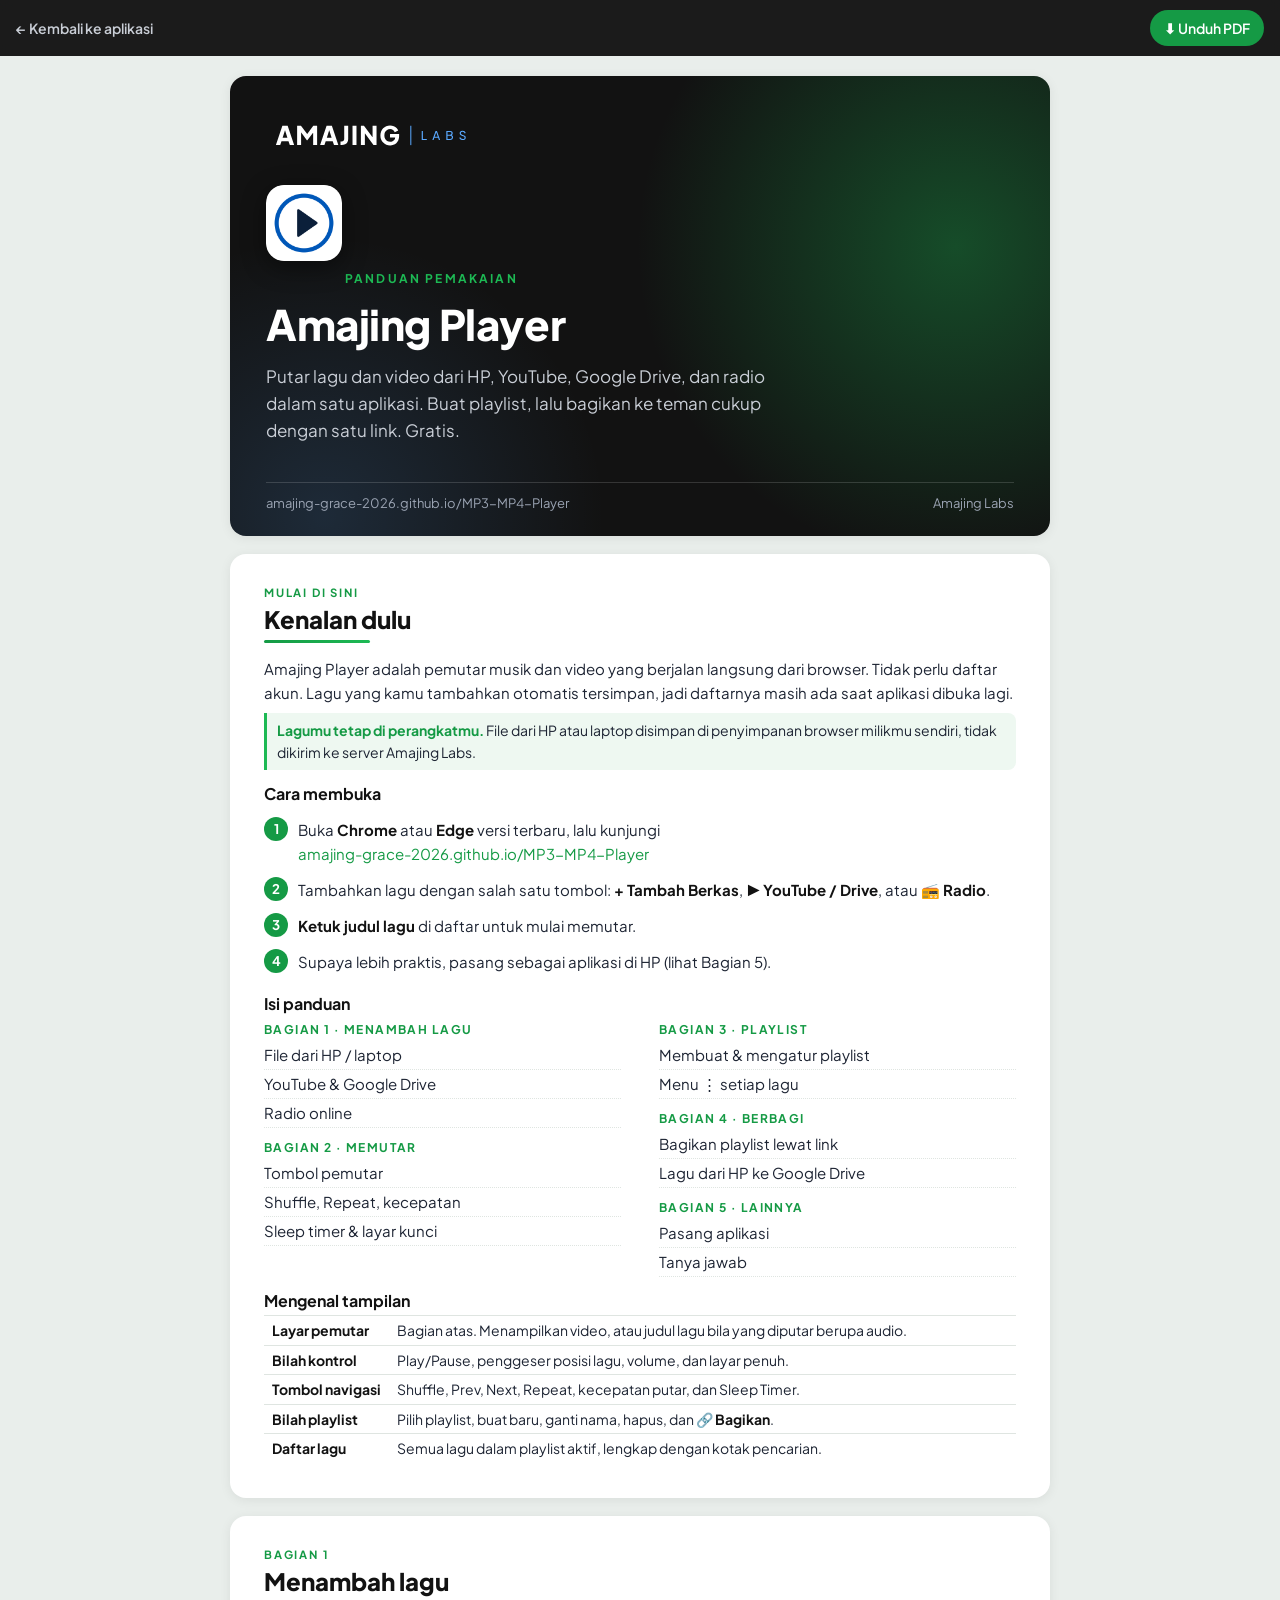
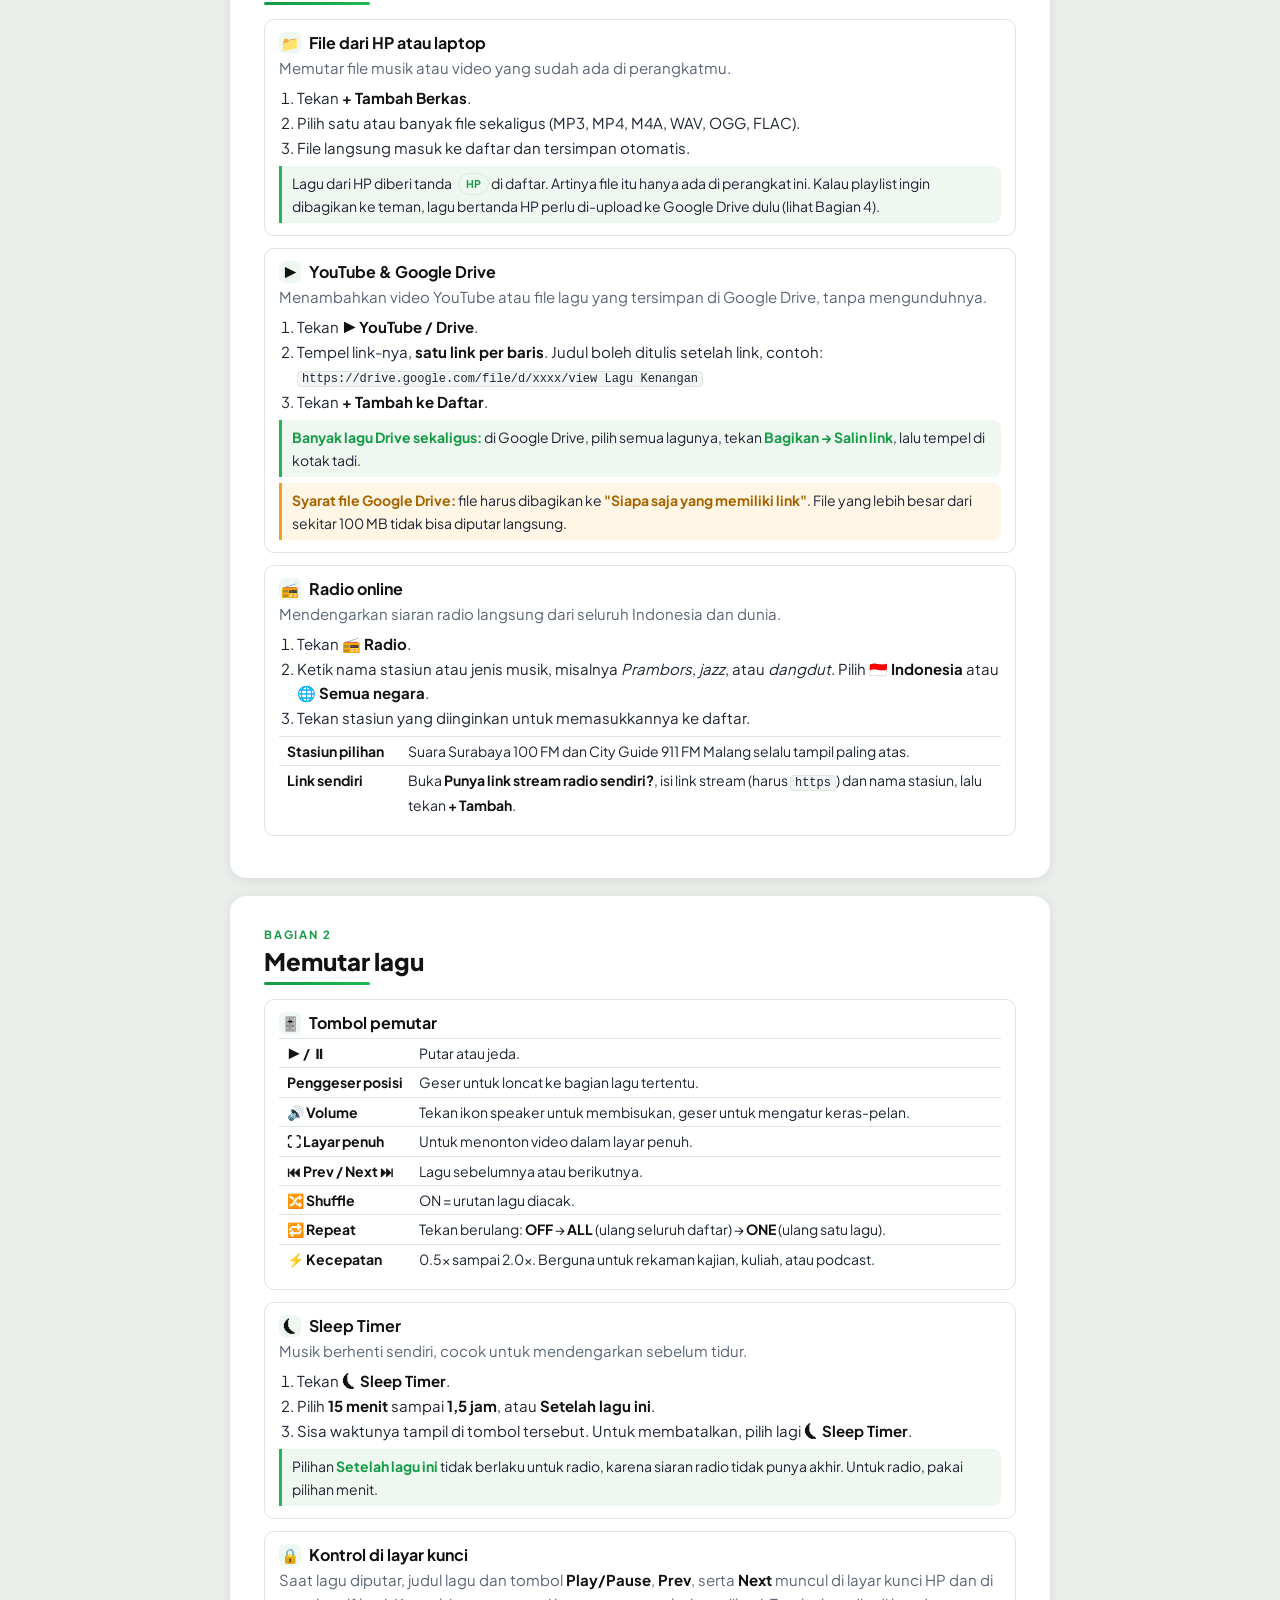
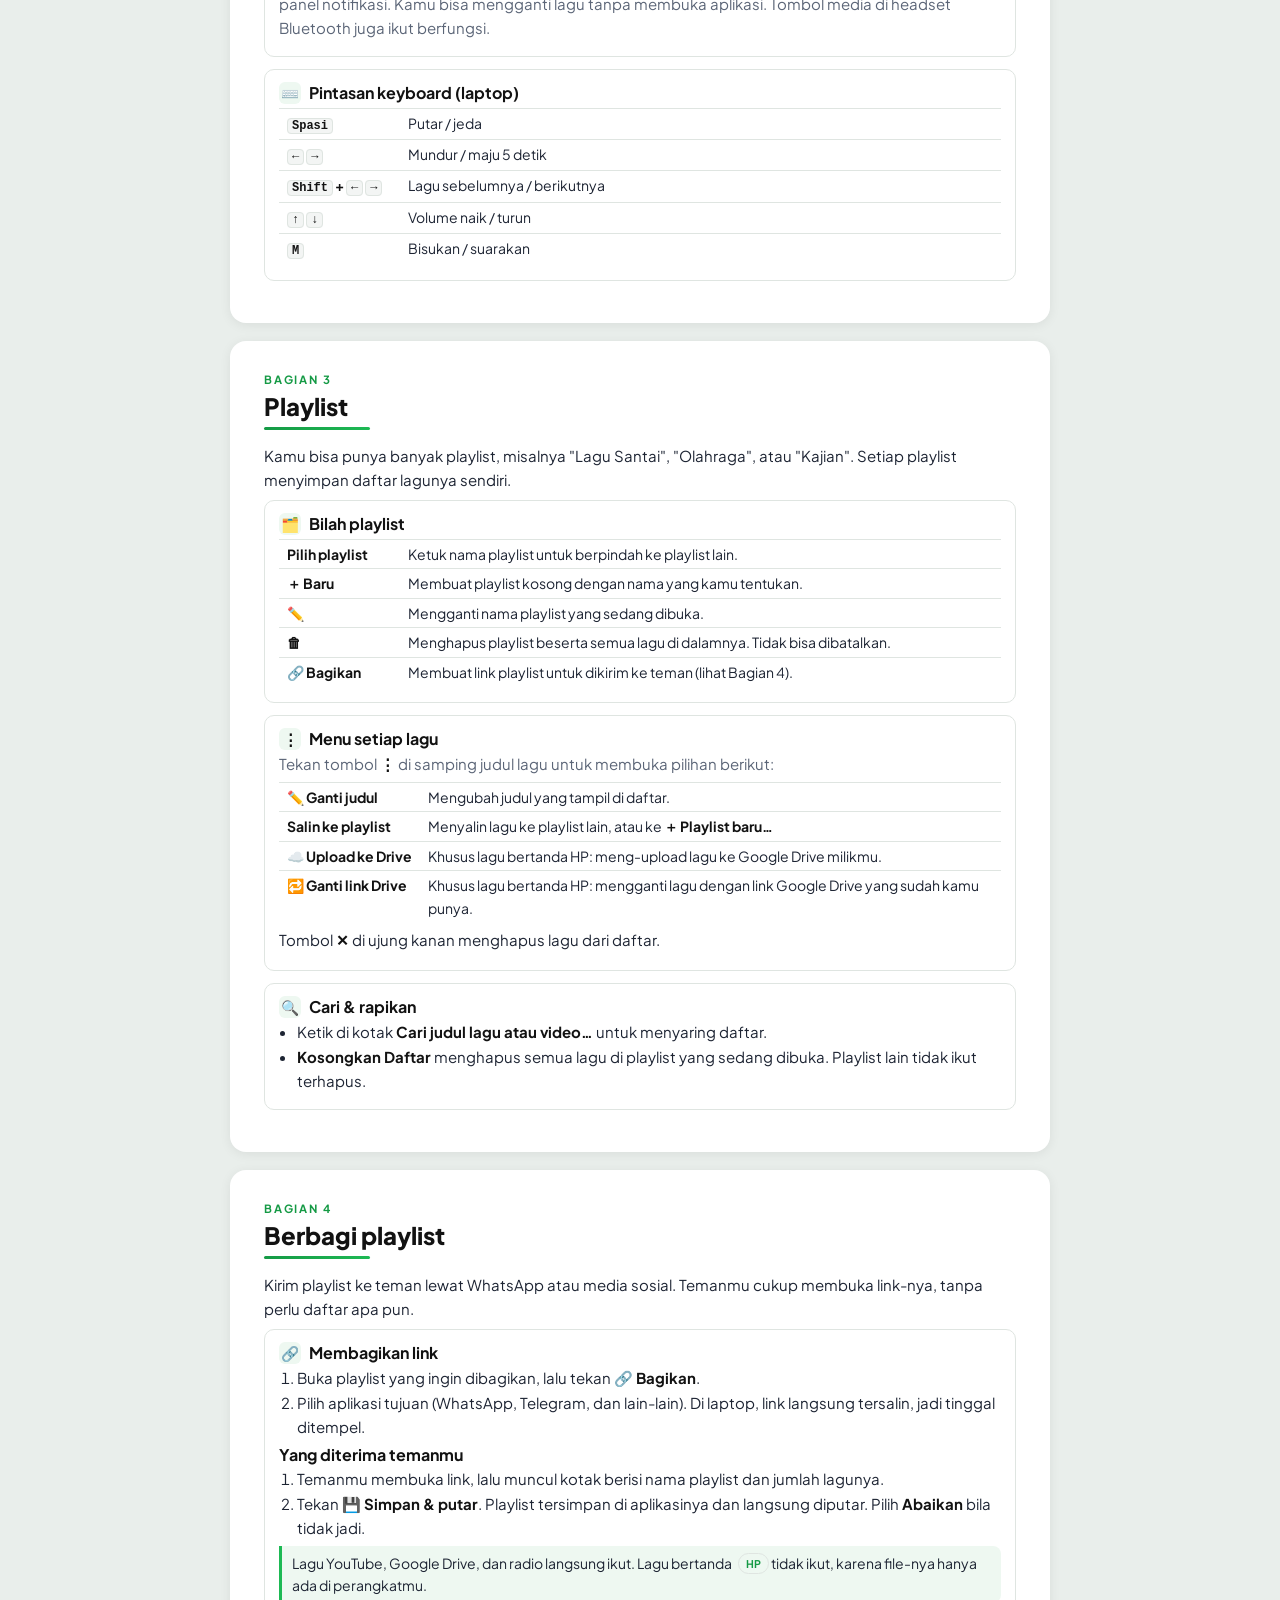
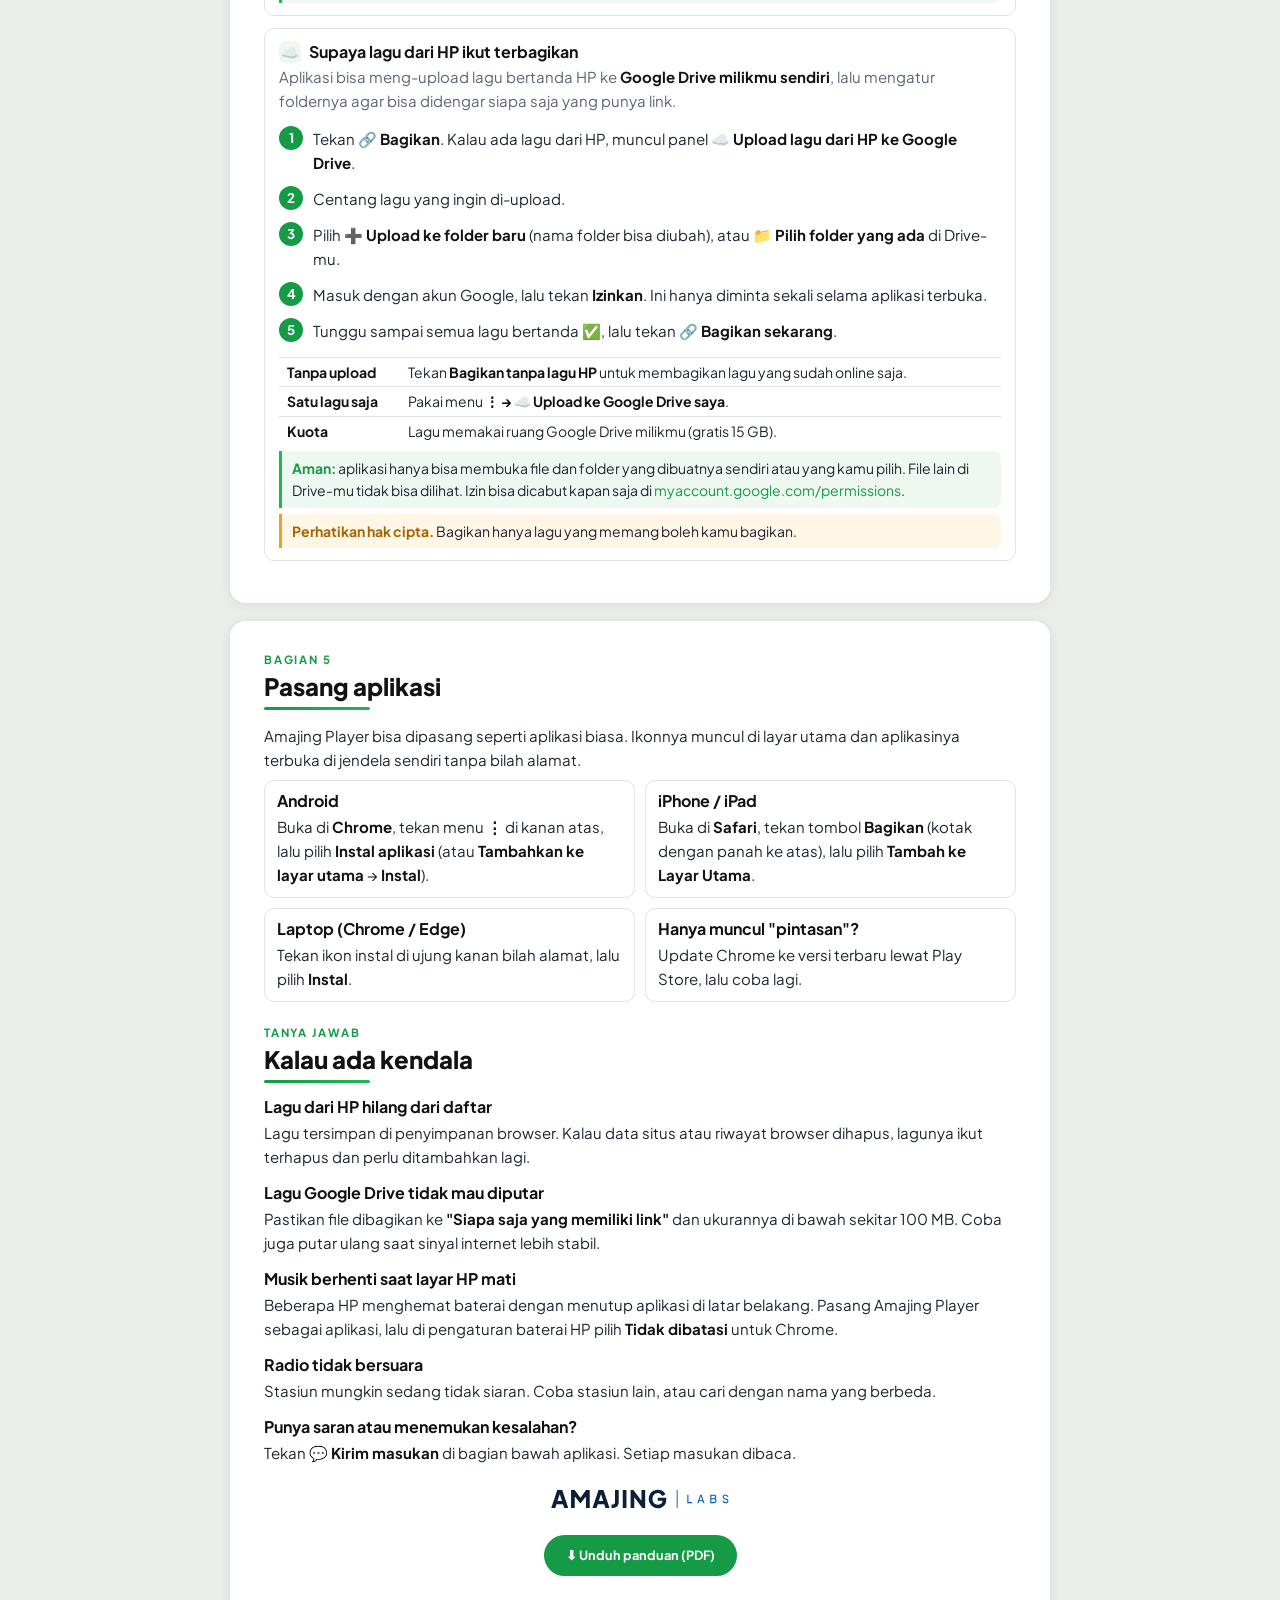
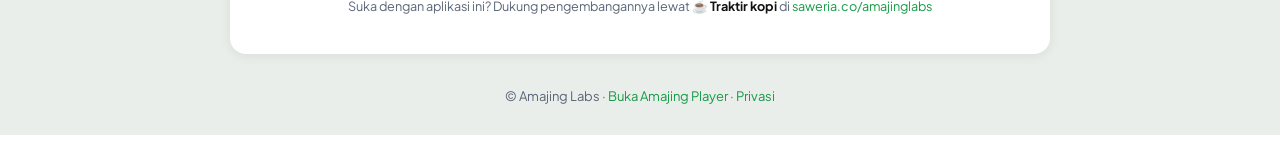
==== panduan/index.html @ 3c5039c7 "Tambah panduan pemakaian (online + PDF) dan link di footer Co-Authored-By: Claude Opus 5.5 <noreply@" ====
<!doctype html>
<html lang="id">
<head>
<meta charset="utf-8">
<meta name="viewport" content="width=device-width, initial-scale=1">
<meta name="description" content="Panduan pemakaian Amajing Player: memutar lagu, YouTube, Google Drive, radio, membuat dan membagikan playlist.">
<meta name="theme-color" content="#121212">
<link rel="icon" href="../brand/ikon.svg" type="image/svg+xml">
<link rel="apple-touch-icon" href="../brand/apple-touch-icon.png">
<title>Panduan Amajing Player</title>
<style>
@font-face{font-family:'Jakarta';src:url('PlusJakartaSans.ttf') format('truetype');font-weight:200 800}
@page{size:A4;margin:16mm 16mm 18mm}
@page cover{margin:0}
.coverpage{page:cover}
:root{--dark:#121212;--green:#1db954;--green2:#159a45;--ink:#1d2433;--mute:#5b6577;--line:#dfe5e1;--soft:#eef8f1}
*{box-sizing:border-box}
html,body{margin:0;background:#fff}
body{font-family:'Jakarta','Segoe UI',Arial,sans-serif;color:var(--ink);font-size:10.5pt;line-height:1.55;-webkit-print-color-adjust:exact;print-color-adjust:exact}
h1,h2,h3{color:var(--dark);line-height:1.25;margin:0}
h2{font-size:17pt;font-weight:800;margin:0 0 4px}
h3{font-size:11.5pt;font-weight:700;margin:14px 0 4px}
p{margin:0 0 8px}
b{color:var(--dark)}
a{color:var(--green2);text-decoration:none}
.page{page-break-after:always;break-after:page}
.page:last-child{page-break-after:auto;break-after:auto}

/* sampul */
.cover{height:296mm;display:flex;flex-direction:column;justify-content:space-between;background:var(--dark);color:#fff;margin:0;padding:26mm 22mm 20mm;position:relative;overflow:hidden}
.cover:before{content:"";position:absolute;right:-60mm;top:-40mm;width:170mm;height:170mm;border-radius:50%;background:radial-gradient(circle,rgba(29,185,84,.35),rgba(29,185,84,0) 70%)}
.cover:after{content:"";position:absolute;left:-50mm;bottom:-70mm;width:150mm;height:150mm;border-radius:50%;background:radial-gradient(circle,rgba(90,169,255,.16),rgba(90,169,255,0) 70%)}
.cover .logo{width:70mm;position:relative}
.cover .mid{position:relative;z-index:1}
.cover .tag{display:inline-block;font-size:9pt;letter-spacing:.18em;text-transform:uppercase;color:var(--green);font-weight:700;margin-bottom:10px}
.cover h1{color:#fff;font-size:36pt;font-weight:800;letter-spacing:-.01em}
.cover .lead{font-size:13pt;color:#c9ced6;max-width:135mm;margin-top:12px}
.cover .foot{position:relative;z-index:1;font-size:9.5pt;color:#9aa3b2;border-top:1px solid rgba(255,255,255,.15);padding-top:10px;display:flex;justify-content:space-between}
.cover .icon{width:26mm;border-radius:6mm;position:relative;margin-bottom:12mm;box-shadow:0 6px 24px rgba(0,0,0,.45)}

/* isi */
.kicker{font-size:8.5pt;letter-spacing:.16em;text-transform:uppercase;color:var(--green2);font-weight:700;margin-bottom:2px}
.rule{height:3px;width:28mm;background:linear-gradient(90deg,var(--green2),var(--green));border-radius:2px;margin:6px 0 14px}
.tool{border:1px solid var(--line);border-radius:10px;padding:12px 14px 10px;margin:0 0 12px;break-inside:avoid;page-break-inside:avoid}
.tool h3{margin:0 0 2px;display:flex;align-items:center;gap:8px}
.tool h3 .ic{display:inline-flex;width:22px;height:22px;border-radius:6px;background:var(--soft);align-items:center;justify-content:center;font-size:11pt}
.tool .what{color:var(--mute);margin-bottom:6px}
ol,ul{margin:0 0 6px;padding-left:18px}
li{margin:1px 0}
.opt{width:100%;border-collapse:collapse;margin:4px 0 6px;font-size:9.5pt}
.opt td{padding:3px 8px;border-top:1px solid var(--line);vertical-align:top}
.opt td:first-child{width:32mm;font-weight:700;color:var(--dark);white-space:nowrap}
.tip{background:var(--soft);border-left:3px solid var(--green);border-radius:0 8px 8px 0;padding:6px 10px;font-size:9.5pt;margin:6px 0 2px;break-inside:avoid}
.tip b{color:var(--green2)}
.warn{background:#fff6e5;border-left-color:#f0a020}
.warn b{color:#a76300}
code,.k{font-family:Consolas,'Courier New',monospace;font-size:9pt;background:#f3f5f4;border:1px solid var(--line);border-radius:4px;padding:0 4px}
.grid{display:grid;grid-template-columns:1fr 1fr;gap:10px}
.card{border:1px solid var(--line);border-radius:10px;padding:10px 12px;break-inside:avoid}
.card h3{margin-top:0}
.toc{columns:2;column-gap:10mm;margin-top:6px}
.toc .g{break-inside:avoid;margin-bottom:10px}
.toc .g b{display:block;font-size:9pt;letter-spacing:.12em;text-transform:uppercase;color:var(--green2);margin-bottom:2px}
.toc .g span{display:block;padding:2px 0;border-bottom:1px dotted var(--line)}
.steps{counter-reset:s;list-style:none;padding:0;margin:8px 0}
.steps li{counter-increment:s;position:relative;padding:6px 0 6px 34px;margin:0}
.steps li:before{content:counter(s);position:absolute;left:0;top:5px;width:24px;height:24px;border-radius:50%;background:var(--green2);color:#fff;font-weight:700;font-size:10pt;display:flex;align-items:center;justify-content:center}
.badge{display:inline-block;font-size:8pt;font-weight:700;padding:1px 7px;border-radius:20px;background:var(--soft);color:var(--green2);border:1px solid var(--line);margin-left:4px;vertical-align:1px}
.end{text-align:center;margin-top:16px}
.end img{width:52mm;margin-bottom:6px}
.end p{color:var(--mute);font-size:9.5pt}
</style>
<link rel="stylesheet" href="web.css">
</head>
<body>
<header class="topbar"><a class="back" href="../">← <span>Kembali ke </span>aplikasi</a><span class="sp"></span><a class="dl" href="Panduan-Amajing-Player.pdf" download>⬇ Unduh PDF</a></header>
<main>

<!-- ===== SAMPUL ===== -->
<section class="page coverpage">
  <div class="cover">
    <img class="logo" src="../brand/logo-gelap.svg" alt="Amajing Labs">
    <div class="mid">
      <img class="icon" src="../brand/ikon-512.png" alt="">
      <div class="tag">Panduan Pemakaian</div>
      <h1>Amajing Player</h1>
      <p class="lead">Putar lagu dan video dari HP, YouTube, Google Drive, dan radio dalam satu aplikasi. Buat playlist, lalu bagikan ke teman cukup dengan satu link. Gratis.</p>
    </div>
    <div class="foot"><span>amajing-grace-2026.github.io/MP3-MP4-Player</span><span>Amajing Labs</span></div>
  </div>
</section>

<!-- ===== MULAI ===== -->
<section class="page">
  <div class="kicker">Mulai di sini</div>
  <h2>Kenalan dulu</h2>
  <div class="rule"></div>
  <p>Amajing Player adalah pemutar musik dan video yang berjalan langsung dari browser. Tidak perlu daftar akun. Lagu yang kamu tambahkan otomatis tersimpan, jadi daftarnya masih ada saat aplikasi dibuka lagi.</p>

  <div class="tip"><b>Lagumu tetap di perangkatmu.</b> File dari HP atau laptop disimpan di penyimpanan browser milikmu sendiri, tidak dikirim ke server Amajing Labs.</div>

  <h3>Cara membuka</h3>
  <ol class="steps">
    <li>Buka <b>Chrome</b> atau <b>Edge</b> versi terbaru, lalu kunjungi<br><a href="https://amajing-grace-2026.github.io/MP3-MP4-Player/">amajing-grace-2026.github.io/MP3-MP4-Player</a></li>
    <li>Tambahkan lagu dengan salah satu tombol: <b>+ Tambah Berkas</b>, <b>▶ YouTube / Drive</b>, atau <b>📻 Radio</b>.</li>
    <li><b>Ketuk judul lagu</b> di daftar untuk mulai memutar.</li>
    <li>Supaya lebih praktis, pasang sebagai aplikasi di HP (lihat Bagian 5).</li>
  </ol>

  <h3>Isi panduan</h3>
  <div class="toc">
    <div class="g"><b>Bagian 1 · Menambah lagu</b><span>File dari HP / laptop</span><span>YouTube &amp; Google Drive</span><span>Radio online</span></div>
    <div class="g"><b>Bagian 2 · Memutar</b><span>Tombol pemutar</span><span>Shuffle, Repeat, kecepatan</span><span>Sleep timer &amp; layar kunci</span></div>
    <div class="g"><b>Bagian 3 · Playlist</b><span>Membuat &amp; mengatur playlist</span><span>Menu ⋮ setiap lagu</span></div>
    <div class="g"><b>Bagian 4 · Berbagi</b><span>Bagikan playlist lewat link</span><span>Lagu dari HP ke Google Drive</span></div>
    <div class="g"><b>Bagian 5 · Lainnya</b><span>Pasang aplikasi</span><span>Tanya jawab</span></div>
  </div>

  <h3>Mengenal tampilan</h3>
  <table class="opt">
    <tr><td>Layar pemutar</td><td>Bagian atas. Menampilkan video, atau judul lagu bila yang diputar berupa audio.</td></tr>
    <tr><td>Bilah kontrol</td><td>Play/Pause, penggeser posisi lagu, volume, dan layar penuh.</td></tr>
    <tr><td>Tombol navigasi</td><td>Shuffle, Prev, Next, Repeat, kecepatan putar, dan Sleep Timer.</td></tr>
    <tr><td>Bilah playlist</td><td>Pilih playlist, buat baru, ganti nama, hapus, dan <b>🔗 Bagikan</b>.</td></tr>
    <tr><td>Daftar lagu</td><td>Semua lagu dalam playlist aktif, lengkap dengan kotak pencarian.</td></tr>
  </table>
</section>

<!-- ===== MENAMBAH LAGU ===== -->
<section class="page">
  <div class="kicker">Bagian 1</div>
  <h2>Menambah lagu</h2>
  <div class="rule"></div>

  <div class="tool">
    <h3><span class="ic">📁</span> File dari HP atau laptop</h3>
    <p class="what">Memutar file musik atau video yang sudah ada di perangkatmu.</p>
    <ol>
      <li>Tekan <b>+ Tambah Berkas</b>.</li>
      <li>Pilih satu atau banyak file sekaligus (MP3, MP4, M4A, WAV, OGG, FLAC).</li>
      <li>File langsung masuk ke daftar dan tersimpan otomatis.</li>
    </ol>
    <div class="tip">Lagu dari HP diberi tanda <span class="badge">HP</span> di daftar. Artinya file itu hanya ada di perangkat ini. Kalau playlist ingin dibagikan ke teman, lagu bertanda HP perlu di-upload ke Google Drive dulu (lihat Bagian 4).</div>
  </div>

  <div class="tool">
    <h3><span class="ic">▶</span> YouTube &amp; Google Drive</h3>
    <p class="what">Menambahkan video YouTube atau file lagu yang tersimpan di Google Drive, tanpa mengunduhnya.</p>
    <ol>
      <li>Tekan <b>▶ YouTube / Drive</b>.</li>
      <li>Tempel link-nya, <b>satu link per baris</b>. Judul boleh ditulis setelah link, contoh:<br><code>https://drive.google.com/file/d/xxxx/view Lagu Kenangan</code></li>
      <li>Tekan <b>+ Tambah ke Daftar</b>.</li>
    </ol>
    <div class="tip"><b>Banyak lagu Drive sekaligus:</b> di Google Drive, pilih semua lagunya, tekan <b>Bagikan → Salin link</b>, lalu tempel di kotak tadi.</div>
    <div class="tip warn"><b>Syarat file Google Drive:</b> file harus dibagikan ke <b>"Siapa saja yang memiliki link"</b>. File yang lebih besar dari sekitar 100 MB tidak bisa diputar langsung.</div>
  </div>

  <div class="tool">
    <h3><span class="ic">📻</span> Radio online</h3>
    <p class="what">Mendengarkan siaran radio langsung dari seluruh Indonesia dan dunia.</p>
    <ol>
      <li>Tekan <b>📻 Radio</b>.</li>
      <li>Ketik nama stasiun atau jenis musik, misalnya <i>Prambors</i>, <i>jazz</i>, atau <i>dangdut</i>. Pilih <b>🇮🇩 Indonesia</b> atau <b>🌐 Semua negara</b>.</li>
      <li>Tekan stasiun yang diinginkan untuk memasukkannya ke daftar.</li>
    </ol>
    <table class="opt">
      <tr><td>Stasiun pilihan</td><td>Suara Surabaya 100 FM dan City Guide 911 FM Malang selalu tampil paling atas.</td></tr>
      <tr><td>Link sendiri</td><td>Buka <b>Punya link stream radio sendiri?</b>, isi link stream (harus <code>https</code>) dan nama stasiun, lalu tekan <b>+ Tambah</b>.</td></tr>
    </table>
  </div>
</section>

<!-- ===== MEMUTAR ===== -->
<section class="page">
  <div class="kicker">Bagian 2</div>
  <h2>Memutar lagu</h2>
  <div class="rule"></div>

  <div class="tool">
    <h3><span class="ic">🎚️</span> Tombol pemutar</h3>
    <table class="opt">
      <tr><td>▶ / ⏸</td><td>Putar atau jeda.</td></tr>
      <tr><td>Penggeser posisi</td><td>Geser untuk loncat ke bagian lagu tertentu.</td></tr>
      <tr><td>🔊 Volume</td><td>Tekan ikon speaker untuk membisukan, geser untuk mengatur keras-pelan.</td></tr>
      <tr><td>⛶ Layar penuh</td><td>Untuk menonton video dalam layar penuh.</td></tr>
      <tr><td>⏮ Prev / Next ⏭</td><td>Lagu sebelumnya atau berikutnya.</td></tr>
      <tr><td>🔀 Shuffle</td><td>ON = urutan lagu diacak.</td></tr>
      <tr><td>🔁 Repeat</td><td>Tekan berulang: <b>OFF</b> → <b>ALL</b> (ulang seluruh daftar) → <b>ONE</b> (ulang satu lagu).</td></tr>
      <tr><td>⚡ Kecepatan</td><td>0.5x sampai 2.0x. Berguna untuk rekaman kajian, kuliah, atau podcast.</td></tr>
    </table>
  </div>

  <div class="tool">
    <h3><span class="ic">⏾</span> Sleep Timer</h3>
    <p class="what">Musik berhenti sendiri, cocok untuk mendengarkan sebelum tidur.</p>
    <ol>
      <li>Tekan <b>⏾ Sleep Timer</b>.</li>
      <li>Pilih <b>15 menit</b> sampai <b>1,5 jam</b>, atau <b>Setelah lagu ini</b>.</li>
      <li>Sisa waktunya tampil di tombol tersebut. Untuk membatalkan, pilih lagi <b>⏾ Sleep Timer</b>.</li>
    </ol>
    <div class="tip">Pilihan <b>Setelah lagu ini</b> tidak berlaku untuk radio, karena siaran radio tidak punya akhir. Untuk radio, pakai pilihan menit.</div>
  </div>

  <div class="tool">
    <h3><span class="ic">🔒</span> Kontrol di layar kunci</h3>
    <p class="what">Saat lagu diputar, judul lagu dan tombol <b>Play/Pause</b>, <b>Prev</b>, serta <b>Next</b> muncul di layar kunci HP dan di panel notifikasi. Kamu bisa mengganti lagu tanpa membuka aplikasi. Tombol media di headset Bluetooth juga ikut berfungsi.</p>
  </div>

  <div class="tool">
    <h3><span class="ic">⌨️</span> Pintasan keyboard (laptop)</h3>
    <table class="opt">
      <tr><td><span class="k">Spasi</span></td><td>Putar / jeda</td></tr>
      <tr><td><span class="k">←</span> <span class="k">→</span></td><td>Mundur / maju 5 detik</td></tr>
      <tr><td><span class="k">Shift</span> + <span class="k">←</span> <span class="k">→</span></td><td>Lagu sebelumnya / berikutnya</td></tr>
      <tr><td><span class="k">↑</span> <span class="k">↓</span></td><td>Volume naik / turun</td></tr>
      <tr><td><span class="k">M</span></td><td>Bisukan / suarakan</td></tr>
    </table>
  </div>
</section>

<!-- ===== PLAYLIST ===== -->
<section class="page">
  <div class="kicker">Bagian 3</div>
  <h2>Playlist</h2>
  <div class="rule"></div>
  <p>Kamu bisa punya banyak playlist, misalnya "Lagu Santai", "Olahraga", atau "Kajian". Setiap playlist menyimpan daftar lagunya sendiri.</p>

  <div class="tool">
    <h3><span class="ic">🗂️</span> Bilah playlist</h3>
    <table class="opt">
      <tr><td>Pilih playlist</td><td>Ketuk nama playlist untuk berpindah ke playlist lain.</td></tr>
      <tr><td>＋ Baru</td><td>Membuat playlist kosong dengan nama yang kamu tentukan.</td></tr>
      <tr><td>✏️</td><td>Mengganti nama playlist yang sedang dibuka.</td></tr>
      <tr><td>🗑</td><td>Menghapus playlist beserta semua lagu di dalamnya. Tidak bisa dibatalkan.</td></tr>
      <tr><td>🔗 Bagikan</td><td>Membuat link playlist untuk dikirim ke teman (lihat Bagian 4).</td></tr>
    </table>
  </div>

  <div class="tool">
    <h3><span class="ic">⋮</span> Menu setiap lagu</h3>
    <p class="what">Tekan tombol <b>⋮</b> di samping judul lagu untuk membuka pilihan berikut:</p>
    <table class="opt">
      <tr><td>✏️ Ganti judul</td><td>Mengubah judul yang tampil di daftar.</td></tr>
      <tr><td>Salin ke playlist</td><td>Menyalin lagu ke playlist lain, atau ke <b>＋ Playlist baru…</b></td></tr>
      <tr><td>☁️ Upload ke Drive</td><td>Khusus lagu bertanda HP: meng-upload lagu ke Google Drive milikmu.</td></tr>
      <tr><td>🔁 Ganti link Drive</td><td>Khusus lagu bertanda HP: mengganti lagu dengan link Google Drive yang sudah kamu punya.</td></tr>
    </table>
    <p style="margin-top:6px">Tombol <b>✕</b> di ujung kanan menghapus lagu dari daftar.</p>
  </div>

  <div class="tool">
    <h3><span class="ic">🔍</span> Cari &amp; rapikan</h3>
    <ul>
      <li>Ketik di kotak <b>Cari judul lagu atau video…</b> untuk menyaring daftar.</li>
      <li><b>Kosongkan Daftar</b> menghapus semua lagu di playlist yang sedang dibuka. Playlist lain tidak ikut terhapus.</li>
    </ul>
  </div>
</section>

<!-- ===== BERBAGI ===== -->
<section class="page">
  <div class="kicker">Bagian 4</div>
  <h2>Berbagi playlist</h2>
  <div class="rule"></div>
  <p>Kirim playlist ke teman lewat WhatsApp atau media sosial. Temanmu cukup membuka link-nya, tanpa perlu daftar apa pun.</p>

  <div class="tool">
    <h3><span class="ic">🔗</span> Membagikan link</h3>
    <ol>
      <li>Buka playlist yang ingin dibagikan, lalu tekan <b>🔗 Bagikan</b>.</li>
      <li>Pilih aplikasi tujuan (WhatsApp, Telegram, dan lain-lain). Di laptop, link langsung tersalin, jadi tinggal ditempel.</li>
    </ol>
    <h3>Yang diterima temanmu</h3>
    <ol>
      <li>Temanmu membuka link, lalu muncul kotak berisi nama playlist dan jumlah lagunya.</li>
      <li>Tekan <b>💾 Simpan &amp; putar</b>. Playlist tersimpan di aplikasinya dan langsung diputar. Pilih <b>Abaikan</b> bila tidak jadi.</li>
    </ol>
    <div class="tip">Lagu YouTube, Google Drive, dan radio langsung ikut. Lagu bertanda <span class="badge">HP</span> tidak ikut, karena file-nya hanya ada di perangkatmu.</div>
  </div>

  <div class="tool">
    <h3><span class="ic">☁️</span> Supaya lagu dari HP ikut terbagikan</h3>
    <p class="what">Aplikasi bisa meng-upload lagu bertanda HP ke <b>Google Drive milikmu sendiri</b>, lalu mengatur foldernya agar bisa didengar siapa saja yang punya link.</p>
    <ol class="steps">
      <li>Tekan <b>🔗 Bagikan</b>. Kalau ada lagu dari HP, muncul panel <b>☁️ Upload lagu dari HP ke Google Drive</b>.</li>
      <li>Centang lagu yang ingin di-upload.</li>
      <li>Pilih <b>➕ Upload ke folder baru</b> (nama folder bisa diubah), atau <b>📁 Pilih folder yang ada</b> di Drive-mu.</li>
      <li>Masuk dengan akun Google, lalu tekan <b>Izinkan</b>. Ini hanya diminta sekali selama aplikasi terbuka.</li>
      <li>Tunggu sampai semua lagu bertanda ✅, lalu tekan <b>🔗 Bagikan sekarang</b>.</li>
    </ol>
    <table class="opt">
      <tr><td>Tanpa upload</td><td>Tekan <b>Bagikan tanpa lagu HP</b> untuk membagikan lagu yang sudah online saja.</td></tr>
      <tr><td>Satu lagu saja</td><td>Pakai menu <b>⋮ → ☁️ Upload ke Google Drive saya</b>.</td></tr>
      <tr><td>Kuota</td><td>Lagu memakai ruang Google Drive milikmu (gratis 15 GB).</td></tr>
    </table>
    <div class="tip"><b>Aman:</b> aplikasi hanya bisa membuka file dan folder yang dibuatnya sendiri atau yang kamu pilih. File lain di Drive-mu tidak bisa dilihat. Izin bisa dicabut kapan saja di <a href="https://myaccount.google.com/permissions">myaccount.google.com/permissions</a>.</div>
    <div class="tip warn"><b>Perhatikan hak cipta.</b> Bagikan hanya lagu yang memang boleh kamu bagikan.</div>
  </div>
</section>

<!-- ===== LAINNYA ===== -->
<section class="page">
  <div class="kicker">Bagian 5</div>
  <h2>Pasang aplikasi</h2>
  <div class="rule"></div>
  <p>Amajing Player bisa dipasang seperti aplikasi biasa. Ikonnya muncul di layar utama dan aplikasinya terbuka di jendela sendiri tanpa bilah alamat.</p>
  <div class="grid">
    <div class="card"><h3>Android</h3>Buka di <b>Chrome</b>, tekan menu <b>⋮</b> di kanan atas, lalu pilih <b>Instal aplikasi</b> (atau <b>Tambahkan ke layar utama</b> → <b>Instal</b>).</div>
    <div class="card"><h3>iPhone / iPad</h3>Buka di <b>Safari</b>, tekan tombol <b>Bagikan</b> (kotak dengan panah ke atas), lalu pilih <b>Tambah ke Layar Utama</b>.</div>
    <div class="card"><h3>Laptop (Chrome / Edge)</h3>Tekan ikon instal di ujung kanan bilah alamat, lalu pilih <b>Instal</b>.</div>
    <div class="card"><h3>Hanya muncul "pintasan"?</h3>Update Chrome ke versi terbaru lewat Play Store, lalu coba lagi.</div>
  </div>

  <div class="kicker" style="margin-top:22px">Tanya jawab</div>
  <h2>Kalau ada kendala</h2>
  <div class="rule"></div>

  <h3>Lagu dari HP hilang dari daftar</h3>
  <p>Lagu tersimpan di penyimpanan browser. Kalau data situs atau riwayat browser dihapus, lagunya ikut terhapus dan perlu ditambahkan lagi.</p>

  <h3>Lagu Google Drive tidak mau diputar</h3>
  <p>Pastikan file dibagikan ke <b>"Siapa saja yang memiliki link"</b> dan ukurannya di bawah sekitar 100 MB. Coba juga putar ulang saat sinyal internet lebih stabil.</p>

  <h3>Musik berhenti saat layar HP mati</h3>
  <p>Beberapa HP menghemat baterai dengan menutup aplikasi di latar belakang. Pasang Amajing Player sebagai aplikasi, lalu di pengaturan baterai HP pilih <b>Tidak dibatasi</b> untuk Chrome.</p>

  <h3>Radio tidak bersuara</h3>
  <p>Stasiun mungkin sedang tidak siaran. Coba stasiun lain, atau cari dengan nama yang berbeda.</p>

  <h3>Punya saran atau menemukan kesalahan?</h3>
  <p>Tekan <b>💬 Kirim masukan</b> di bagian bawah aplikasi. Setiap masukan dibaca.</p>

  <div class="end">
    <img src="../brand/logo.svg" alt="Amajing Labs">
    <p><a class="dlbig" href="Panduan-Amajing-Player.pdf" download>⬇ Unduh panduan (PDF)</a></p>
    <p>Suka dengan aplikasi ini? Dukung pengembangannya lewat <b>☕ Traktir kopi</b> di <a href="https://saweria.co/amajinglabs">saweria.co/amajinglabs</a></p>
  </div>
</section>

</main>
<p class="sitefoot">© Amajing Labs · <a href="../">Buka Amajing Player</a> · <a href="../privasi.html">Privasi</a></p>
</body>
</html>
---- panduan/web.css ----
/* ===== tambahan khusus versi web (dibaca online) ===== */
:root{color-scheme:light}
@media screen{
  body{background:#e9eeeb;font-size:15px;line-height:1.6}
  .topbar{position:sticky;top:0;z-index:5;display:flex;align-items:center;gap:12px;padding:10px 16px;background:rgba(18,18,18,.96);backdrop-filter:blur(6px);color:#fff}
  .topbar img{height:22px;display:block}
  .topbar .sp{flex:1}
  .topbar a{color:#c9ced6;font-weight:600;font-size:14px;white-space:nowrap}
  .topbar a:hover{color:#fff}
  .topbar a.dl{background:var(--green2);color:#fff;padding:7px 14px;border-radius:999px}
  .topbar a.dl:hover{background:var(--green)}
  main{padding:20px 16px 8px}
  .page{max-width:820px;margin:0 auto 18px;background:#fff;border-radius:16px;padding:30px 34px;box-shadow:0 2px 12px rgba(0,0,0,.07)}
  .coverpage{padding:0;overflow:hidden}
  .cover{height:auto;padding:40px 36px 22px;gap:30px}
  .cover .logo{width:210px}
  .cover .icon{width:76px;border-radius:18px;margin-bottom:22px}
  .cover h1{font-size:42px}
  .cover .lead{font-size:17px}
  .cover .foot{font-size:13px}
  h2{font-size:24px} h3{font-size:16px}
  .opt{font-size:14px}
  .tip{font-size:14px}
  .end .dlbig{display:inline-block;margin:6px 0 12px;background:var(--green2);color:#fff;font-weight:700;padding:10px 22px;border-radius:999px}
  .sitefoot{text-align:center;color:var(--mute);font-size:13px;padding:6px 16px 28px}
}
@media print{.topbar,.sitefoot,.dlbig{display:none}}
@media (max-width:640px){
  main{padding:0 0 8px}
  .page{border-radius:0;padding:22px 16px;margin-bottom:10px;box-shadow:none}
  .cover{padding:30px 20px 18px}
  .cover h1{font-size:31px}
  .cover .foot{flex-direction:column;gap:2px}
  .grid{grid-template-columns:1fr}
  .toc{columns:1}
  .opt td:first-child{width:auto;white-space:normal;min-width:88px}
  .topbar .back span{display:none}
}
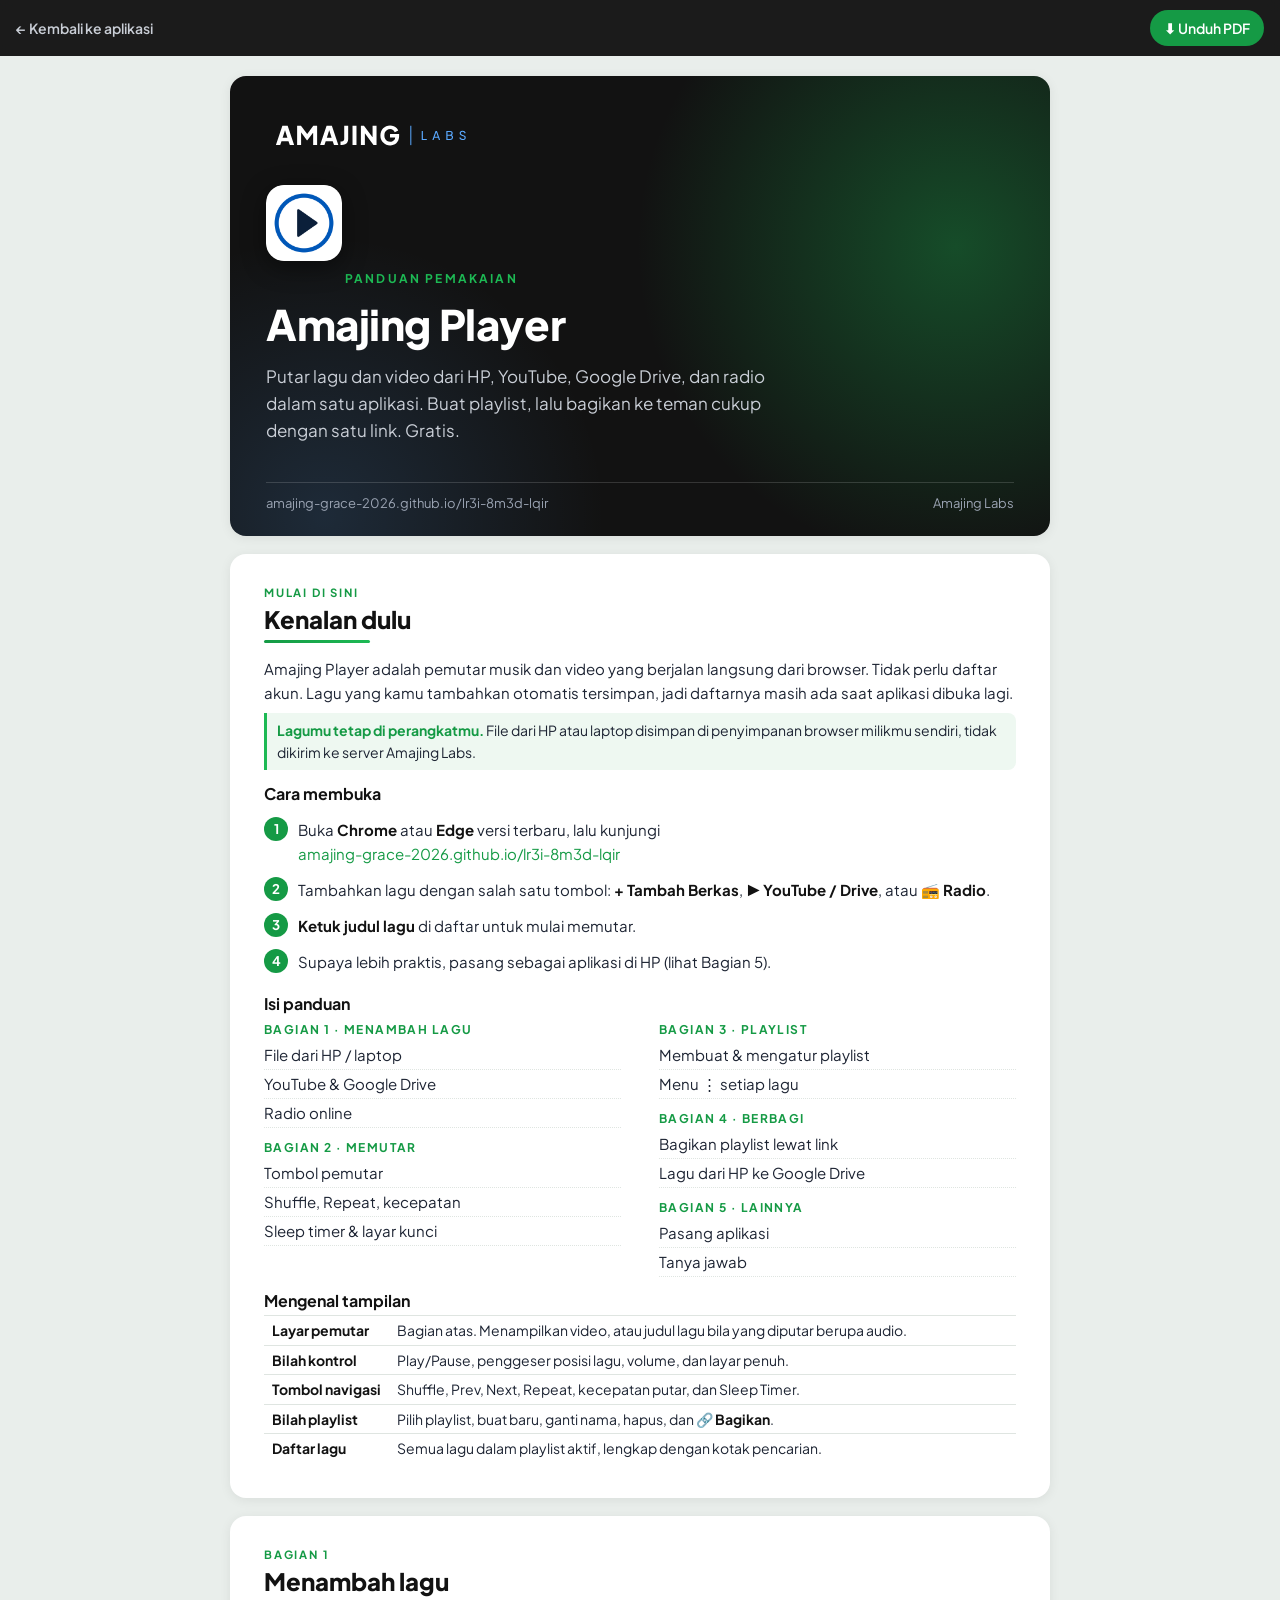
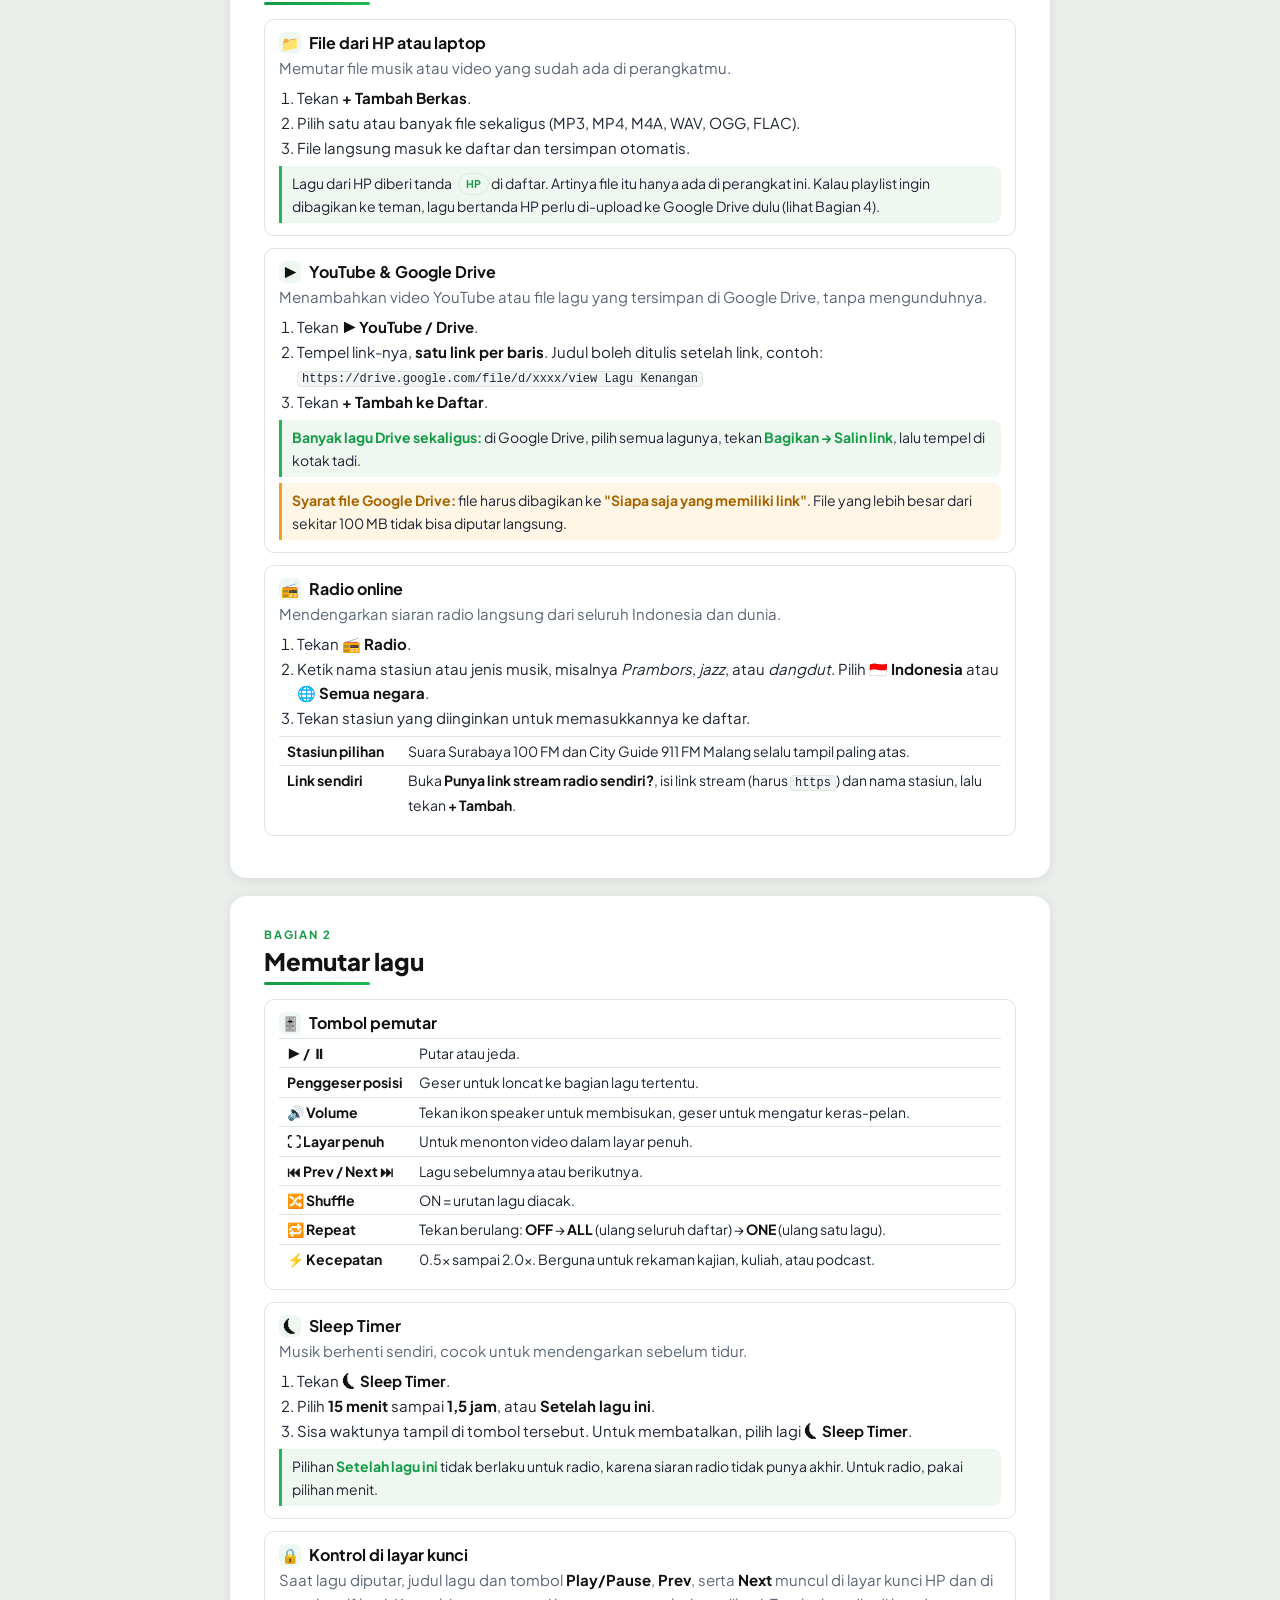
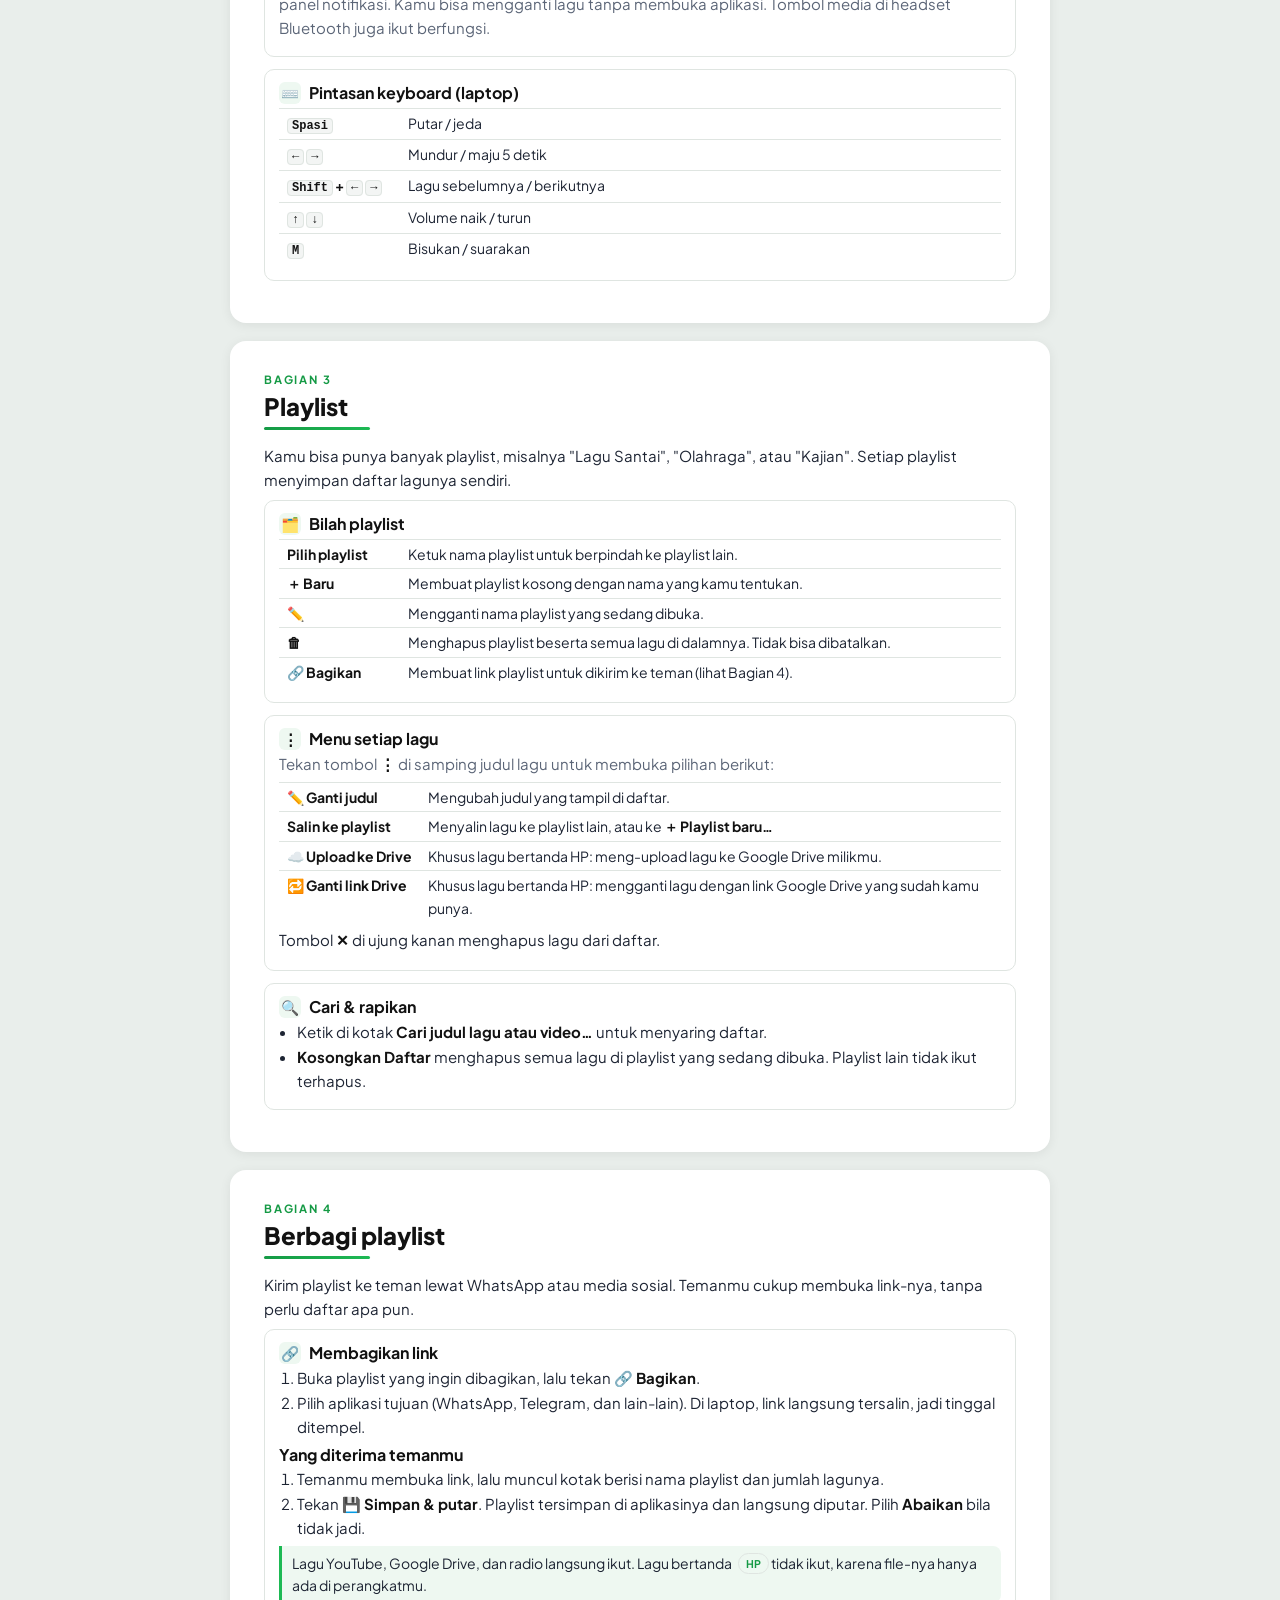
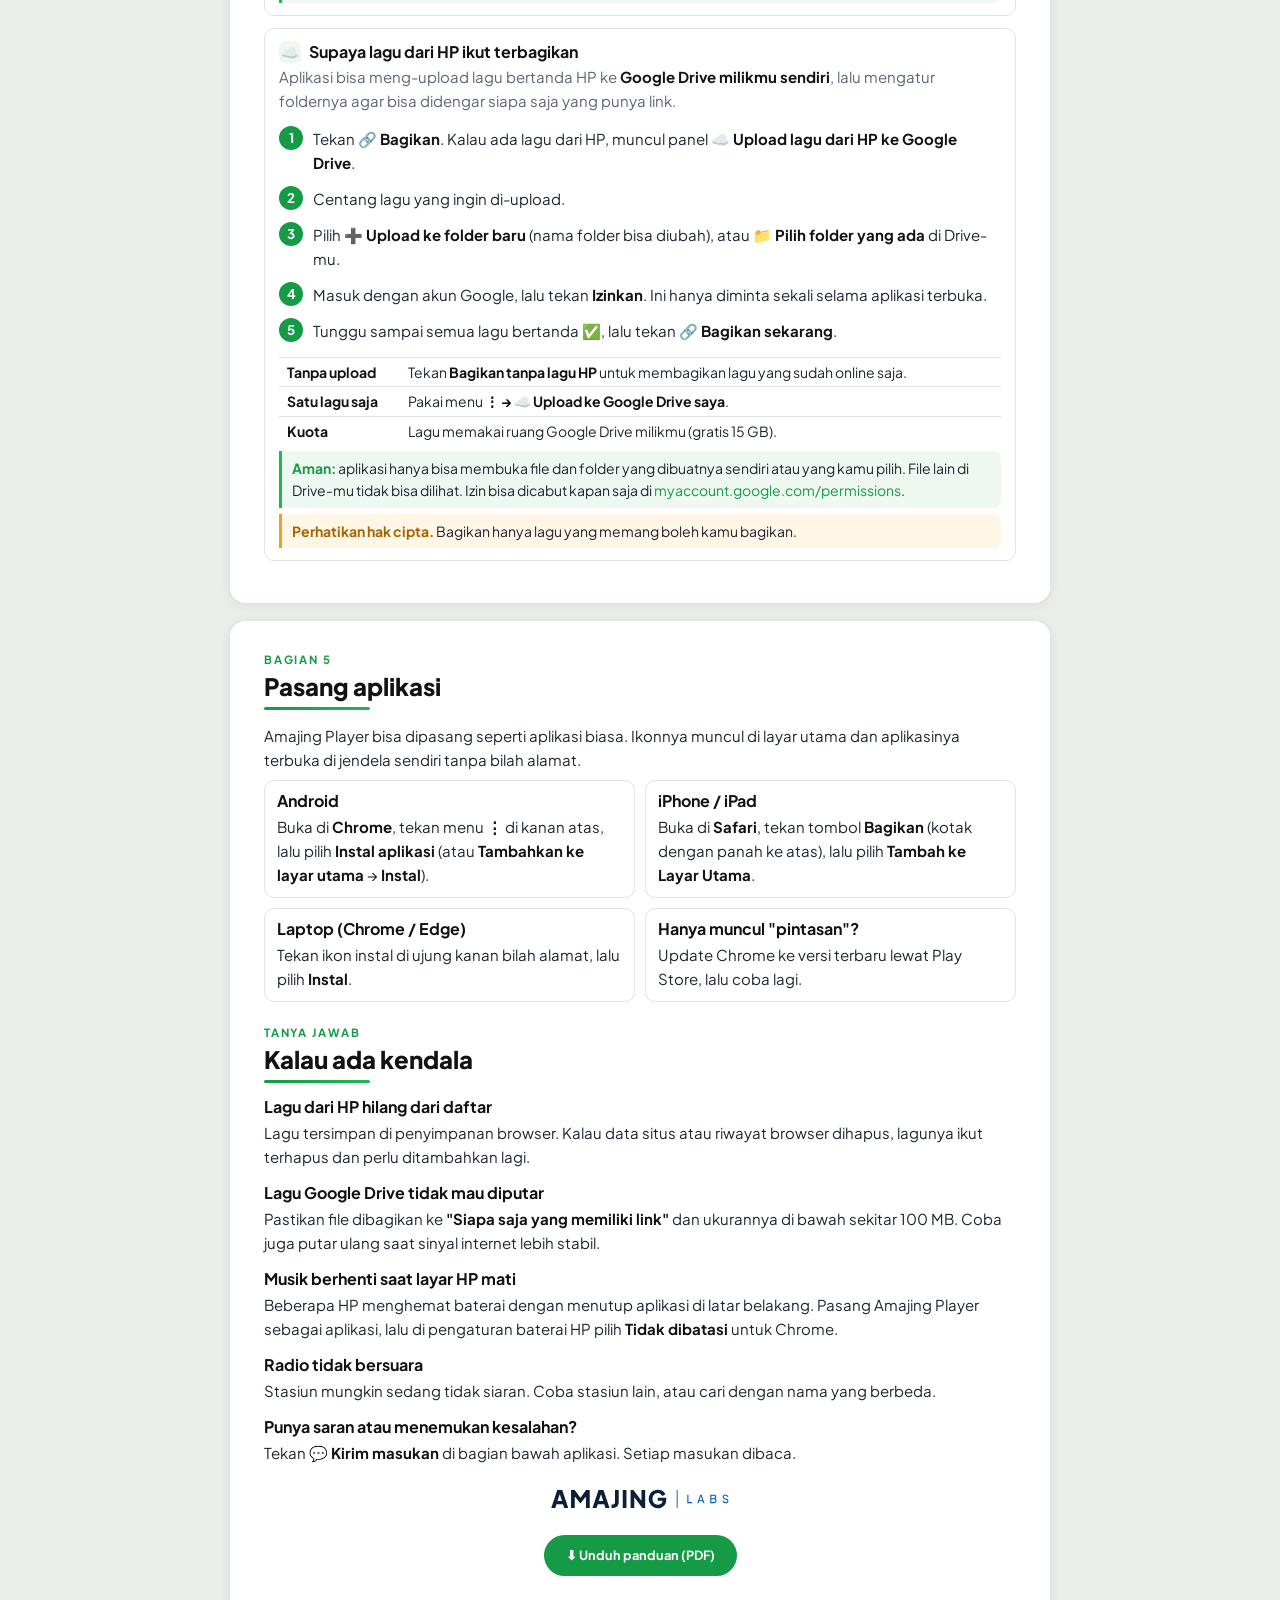
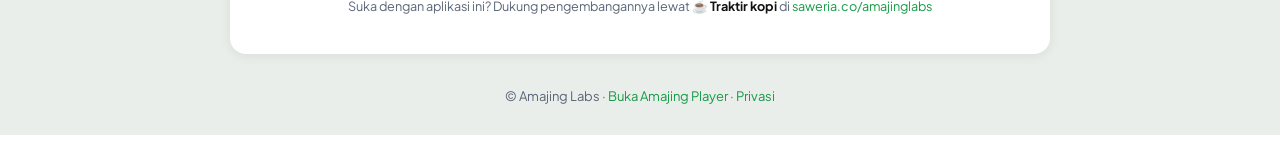
==== commit 9fbd77d4: "Sembunyikan dari pencarian: noindex, README tanpa nama lama, URL panduan baru Co-Authored-By: Claude" ====
--- a/panduan/index.html
+++ b/panduan/index.html
@@ -2,6 +2,7 @@
 <html lang="id">
 <head>
 <meta charset="utf-8">
+<meta name="robots" content="noindex, nofollow">
 <meta name="viewport" content="width=device-width, initial-scale=1">
 <meta name="description" content="Panduan pemakaian Amajing Player: memutar lagu, YouTube, Google Drive, radio, membuat dan membagikan playlist.">
 <meta name="theme-color" content="#121212">
@@ -86,7 +87,7 @@
       <h1>Amajing Player</h1>
       <p class="lead">Putar lagu dan video dari HP, YouTube, Google Drive, dan radio dalam satu aplikasi. Buat playlist, lalu bagikan ke teman cukup dengan satu link. Gratis.</p>
     </div>
-    <div class="foot"><span>amajing-grace-2026.github.io/MP3-MP4-Player</span><span>Amajing Labs</span></div>
+    <div class="foot"><span>amajing-grace-2026.github.io/lr3i-8m3d-lqir</span><span>Amajing Labs</span></div>
   </div>
 </section>
 
@@ -101,7 +102,7 @@
 
   <h3>Cara membuka</h3>
   <ol class="steps">
-    <li>Buka <b>Chrome</b> atau <b>Edge</b> versi terbaru, lalu kunjungi<br><a href="https://amajing-grace-2026.github.io/MP3-MP4-Player/">amajing-grace-2026.github.io/MP3-MP4-Player</a></li>
+    <li>Buka <b>Chrome</b> atau <b>Edge</b> versi terbaru, lalu kunjungi<br><a href="https://amajing-grace-2026.github.io/lr3i-8m3d-lqir/">amajing-grace-2026.github.io/lr3i-8m3d-lqir</a></li>
     <li>Tambahkan lagu dengan salah satu tombol: <b>+ Tambah Berkas</b>, <b>▶ YouTube / Drive</b>, atau <b>📻 Radio</b>.</li>
     <li><b>Ketuk judul lagu</b> di daftar untuk mulai memutar.</li>
     <li>Supaya lebih praktis, pasang sebagai aplikasi di HP (lihat Bagian 5).</li>
